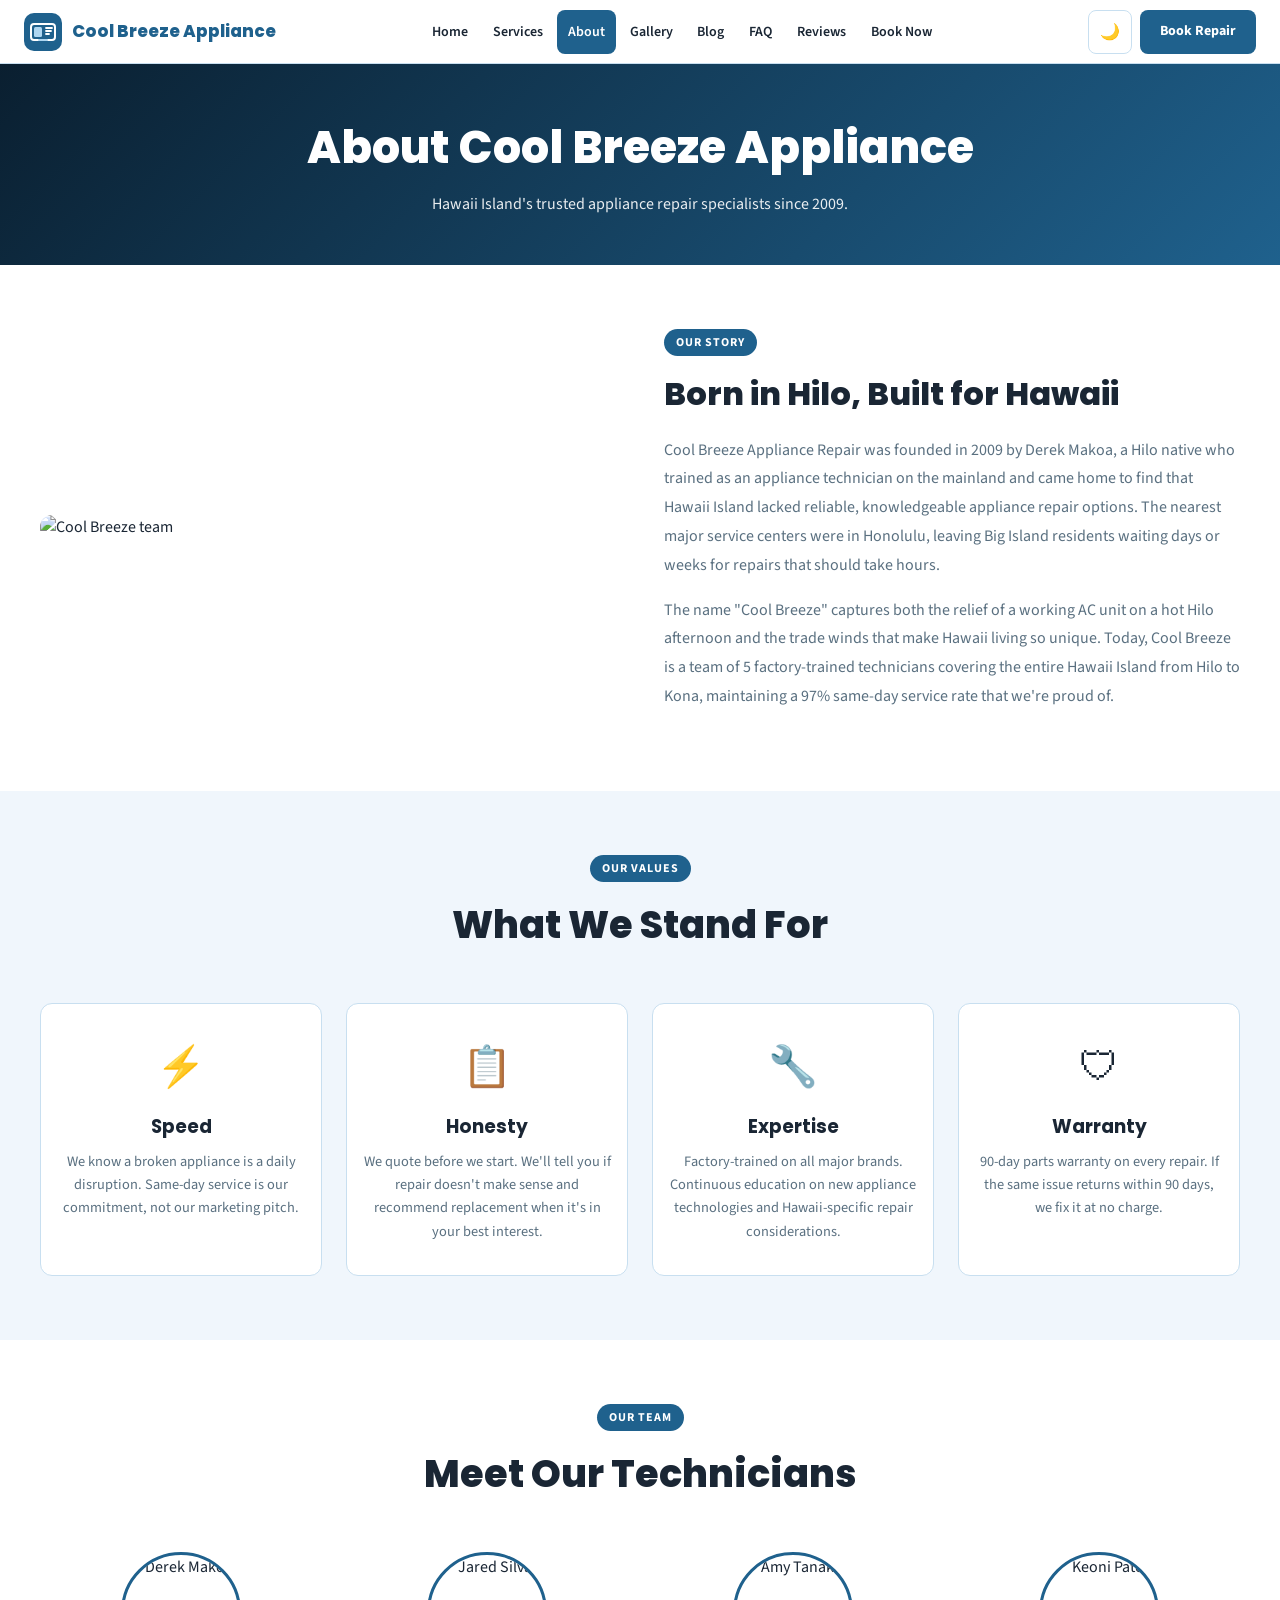
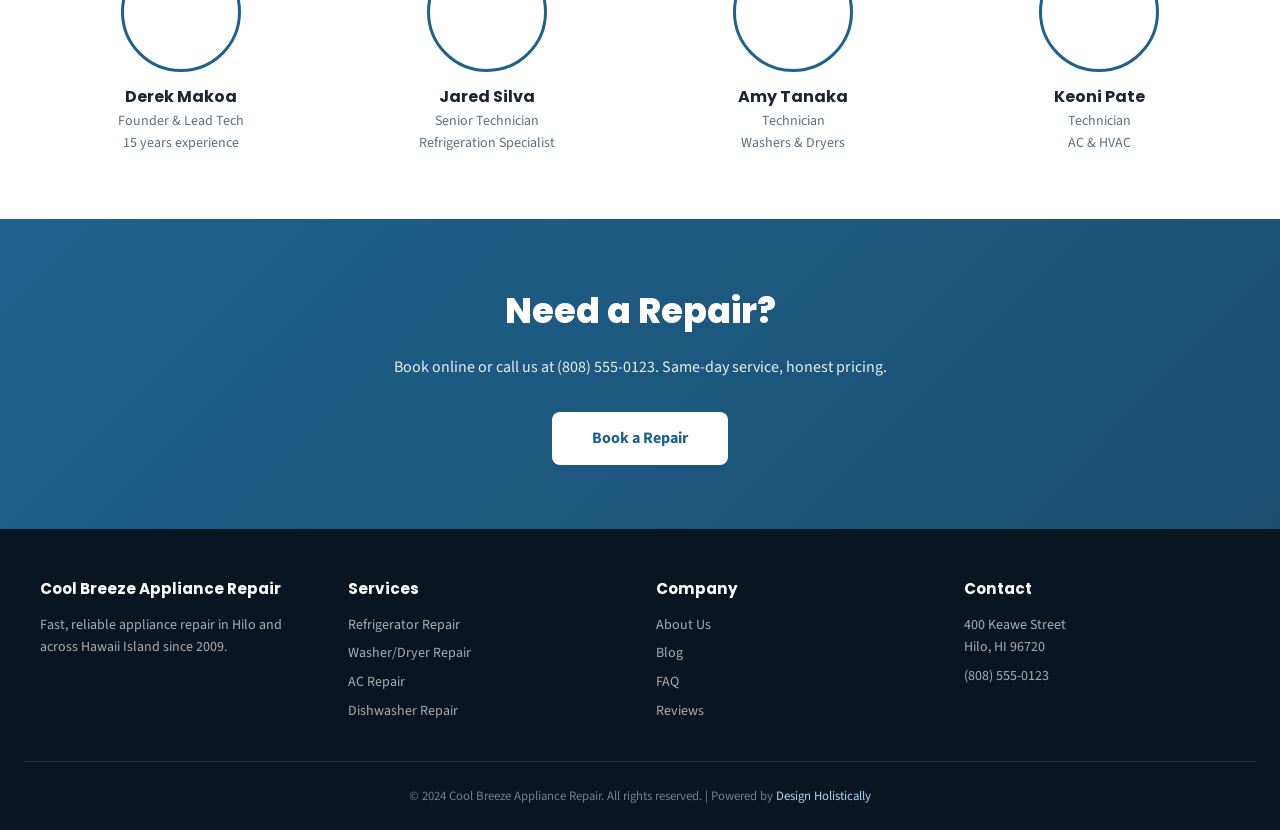
==== about.html @ a8050bcc "Initial commit: Cool Breeze Appliance Repair — Hawaii sample site (Hilo, Hawaii Island)" ====
<!DOCTYPE html>
<html lang="en" data-theme="light">
<head>
<meta charset="UTF-8"><meta name="viewport" content="width=device-width, initial-scale=1.0">
<title>About | Cool Breeze Appliance Repair | Cool Breeze Appliance Repair</title>
<link rel="stylesheet" href="css/style.css">

</head>
<body>
<header>
<a href="index.html" class="logo-link"><svg width="38" height="38" viewBox="0 0 38 38" fill="none" aria-label="Cool Breeze Appliance Logo" xmlns="http://www.w3.org/2000/svg">
<rect width="38" height="38" rx="10" fill="#1F618D"/>
<rect x="7" y="11" width="24" height="16" rx="3" fill="none" stroke="white" stroke-width="2"/>
<rect x="10" y="14" width="8" height="10" rx="1.5" fill="#AED6F1"/>
<line x1="22" y1="15" x2="28" y2="15" stroke="white" stroke-width="1.8" stroke-linecap="round"/>
<line x1="22" y1="18" x2="27" y2="18" stroke="white" stroke-width="1.8" stroke-linecap="round"/>
<line x1="22" y1="21" x2="25" y2="21" stroke="white" stroke-width="1.8" stroke-linecap="round"/>
<line x1="15" y1="27" x2="23" y2="27" stroke="#AED6F1" stroke-width="2" stroke-linecap="round"/>
</svg><span class="logo-text">Cool Breeze Appliance</span></a>
<nav><a href="index.html">Home</a>
<a href="services.html">Services</a>
<a href="about.html" class="active">About</a>
<a href="gallery.html">Gallery</a>
<a href="blog.html">Blog</a>
<a href="faq.html">FAQ</a>
<a href="reviews.html">Reviews</a>
<a href="booking.html">Book Now</a></nav>
<div class="header-actions">
<button class="dark-toggle" id="darkToggle" aria-label="Toggle dark mode">🌙</button>
<a href="booking.html" class="cta-btn header-cta">Book Repair</a>
<button class="hamburger" id="hamburger" aria-label="Open menu" aria-expanded="false"><span></span><span></span><span></span></button>
</div>
</header>
<div class="mobile-menu" id="mobileMenu"><a href="index.html">Home</a>
<a href="services.html">Services</a>
<a href="about.html">About</a>
<a href="gallery.html">Gallery</a>
<a href="blog.html">Blog</a>
<a href="faq.html">FAQ</a>
<a href="reviews.html">Reviews</a>
<a href="booking.html">Book Now</a></div>
<div class="page-hero"><h1>About Cool Breeze Appliance</h1><p>Hawaii Island's trusted appliance repair specialists since 2009.</p></div>
<section><div class="container">
<div class="grid-2" style="align-items:center;gap:3rem;">
<div class="fade-up"><img src="https://picsum.photos/600/450?random=1308" alt="Cool Breeze team" class="about-image"></div>
<div class="fade-up">
<div class="tag">Our Story</div>
<h2 style="font-family:'Poppins',sans-serif;font-size:2rem;font-weight:800;margin-bottom:1rem;">Born in Hilo, Built for Hawaii</h2>
<p style="color:var(--text-muted);margin-bottom:1rem;line-height:1.8;">Cool Breeze Appliance Repair was founded in 2009 by Derek Makoa, a Hilo native who trained as an appliance technician on the mainland and came home to find that Hawaii Island lacked reliable, knowledgeable appliance repair options. The nearest major service centers were in Honolulu, leaving Big Island residents waiting days or weeks for repairs that should take hours.</p>
<p style="color:var(--text-muted);margin-bottom:1rem;line-height:1.8;">The name "Cool Breeze" captures both the relief of a working AC unit on a hot Hilo afternoon and the trade winds that make Hawaii living so unique. Today, Cool Breeze is a team of 5 factory-trained technicians covering the entire Hawaii Island from Hilo to Kona, maintaining a 97% same-day service rate that we're proud of.</p>
</div>
</div>
</div></section>
<section class="section-alt"><div class="container">
<div class="section-header fade-up"><div class="tag">Our Values</div><h2>What We Stand For</h2></div>
<div class="values-grid">
<div class="value-card fade-up"><div class="value-icon">&#x26A1;</div><h3>Speed</h3><p>We know a broken appliance is a daily disruption. Same-day service is our commitment, not our marketing pitch.</p></div>
<div class="value-card fade-up"><div class="value-icon">&#x1F4CB;</div><h3>Honesty</h3><p>We quote before we start. We'll tell you if repair doesn't make sense and recommend replacement when it's in your best interest.</p></div>
<div class="value-card fade-up"><div class="value-icon">&#x1F527;</div><h3>Expertise</h3><p>Factory-trained on all major brands. Continuous education on new appliance technologies and Hawaii-specific repair considerations.</p></div>
<div class="value-card fade-up"><div class="value-icon">&#x1F6E1;</div><h3>Warranty</h3><p>90-day parts warranty on every repair. If the same issue returns within 90 days, we fix it at no charge.</p></div>
</div>
</div></section>
<section><div class="container">
<div class="section-header fade-up"><div class="tag">Our Team</div><h2>Meet Our Technicians</h2></div>
<div class="team-grid">
<div class="team-card fade-up"><img src="https://picsum.photos/120/120?random=1410" alt="Derek Makoa"><h4>Derek Makoa</h4><p>Founder &amp; Lead Tech<br>15 years experience</p></div>
<div class="team-card fade-up"><img src="https://picsum.photos/120/120?random=1411" alt="Jared Silva"><h4>Jared Silva</h4><p>Senior Technician<br>Refrigeration Specialist</p></div>
<div class="team-card fade-up"><img src="https://picsum.photos/120/120?random=1412" alt="Amy Tanaka"><h4>Amy Tanaka</h4><p>Technician<br>Washers &amp; Dryers</p></div>
<div class="team-card fade-up"><img src="https://picsum.photos/120/120?random=1413" alt="Keoni Pate"><h4>Keoni Pate</h4><p>Technician<br>AC &amp; HVAC</p></div>
</div>
</div></section>
<div class="cta-banner"><div class="container"><h2>Need a Repair?</h2><p>Book online or call us at (808) 555-0123. Same-day service, honest pricing.</p><a href="booking.html" class="cta-btn">Book a Repair</a></div></div>
<footer>
<div class="footer-grid">
<div class="footer-col"><h4>Cool Breeze Appliance Repair</h4><p>Fast, reliable appliance repair in Hilo and across Hawaii Island since 2009.</p></div>
<div class="footer-col"><h4>Services</h4><a href="services.html">Refrigerator Repair</a><a href="services.html">Washer/Dryer Repair</a><a href="services.html">AC Repair</a><a href="services.html">Dishwasher Repair</a></div>
<div class="footer-col"><h4>Company</h4><a href="about.html">About Us</a><a href="blog.html">Blog</a><a href="faq.html">FAQ</a><a href="reviews.html">Reviews</a></div>
<div class="footer-col"><h4>Contact</h4><p>400 Keawe Street<br>Hilo, HI 96720</p><a href="tel:8085550123">(808) 555-0123</a></div>
</div>
<div class="footer-bottom"><p>&copy; 2024 Cool Breeze Appliance Repair. All rights reserved. | Powered by <a href="https://designholistically.com" target="_blank" rel="noopener">Design Holistically</a></p></div>
</footer>
<button id="backToTop" aria-label="Back to top">&#8593;</button>
<script src="js/main.js"></script>
</body>
</html>
---- css/style.css ----
@import url('https://fonts.googleapis.com/css2?family=Poppins:wght@400;500;600;700;800&family=Source+Sans+3:wght@400;500;600&display=swap');

:root {
  --primary: #1F618D;
  --primary-dark: #1A4F70;
  --primary-light: #2471A3;
  --accent: #AED6F1;
  --bg: #ffffff;
  --bg-alt: #f0f6fc;
  --text: #1a2634;
  --text-muted: #5a7080;
  --border: #c8dff0;
  --card-bg: #ffffff;
  --header-bg: rgba(255,255,255,0.95);
  --shadow: 0 4px 24px rgba(31,97,141,0.10);
  --radius: 12px;
  --transition: 0.3s ease;
}

[data-theme="dark"] {
  --bg: #0d1a24;
  --bg-alt: #111f2d;
  --text: #e0edf8;
  --text-muted: #6a97b8;
  --border: #1a3550;
  --card-bg: #121d2a;
  --header-bg: rgba(13,26,36,0.97);
  --shadow: 0 4px 24px rgba(0,0,0,0.4);
}

*,*::before,*::after{box-sizing:border-box;margin:0;padding:0;}
html{scroll-behavior:smooth;}
body{font-family:'Source Sans 3',sans-serif;background:var(--bg);color:var(--text);line-height:1.6;transition:background .3s,color .3s;}

header{position:sticky;top:0;z-index:1000;background:var(--header-bg);backdrop-filter:blur(12px);border-bottom:1px solid var(--border);padding:0 1.5rem;height:64px;display:flex;align-items:center;justify-content:space-between;}
.logo-link{display:flex;align-items:center;gap:10px;text-decoration:none;color:var(--text);}
.logo-text{font-family:'Poppins',sans-serif;font-weight:800;font-size:1.05rem;color:var(--primary);}
nav{display:flex;align-items:center;gap:0.15rem;}
nav a{display:inline-block;padding:0.5rem 0.7rem;font-size:0.875rem;font-weight:600;color:var(--text);text-decoration:none;border-radius:8px;transition:all .3s;min-height:44px;line-height:28px;}
nav a:hover,nav a.active{background:var(--primary);color:#fff;}
.header-actions{display:flex;align-items:center;gap:0.5rem;}
.dark-toggle{background:none;border:1.5px solid var(--border);border-radius:8px;padding:.4rem .6rem;cursor:pointer;color:var(--text);font-size:1rem;min-width:44px;min-height:44px;display:flex;align-items:center;justify-content:center;}
.dark-toggle:hover{background:var(--primary);color:#fff;border-color:var(--primary);}
.hamburger{display:none;background:none;border:1.5px solid var(--border);border-radius:8px;padding:.4rem .6rem;cursor:pointer;color:var(--text);min-width:44px;min-height:44px;align-items:center;justify-content:center;flex-direction:column;gap:5px;}
.hamburger span{display:block;width:22px;height:2px;background:var(--text);border-radius:2px;}
.cta-btn{display:inline-flex;align-items:center;justify-content:center;background:var(--primary);color:#fff;padding:.6rem 1.25rem;border-radius:8px;font-weight:700;text-decoration:none;font-size:.875rem;min-height:44px;transition:all .3s;border:none;cursor:pointer;}
.cta-btn:hover{background:var(--primary-dark);transform:translateY(-1px);}
.cta-btn.outline{background:transparent;border:2px solid var(--primary);color:var(--primary);}
.cta-btn.outline:hover{background:var(--primary);color:#fff;}
.cta-btn.accent{background:var(--accent);color:var(--primary);}
.cta-btn.accent:hover{background:#8ec8ef;}
.mobile-menu{display:none;position:fixed;top:64px;left:0;right:0;bottom:0;background:var(--bg);z-index:999;flex-direction:column;padding:2rem 1.5rem;gap:.5rem;overflow-y:auto;}
.mobile-menu.open{display:flex;}
.mobile-menu a{display:block;padding:.85rem 1rem;font-weight:600;color:var(--text);text-decoration:none;border-radius:8px;border:1px solid var(--border);min-height:44px;}
.mobile-menu a:hover{background:var(--primary);color:#fff;border-color:var(--primary);}

.hero{background:linear-gradient(135deg,#0a1f30 0%,#1F618D 60%,#2471A3 100%);color:#fff;padding:5rem 1.5rem 4rem;text-align:center;position:relative;overflow:hidden;}
.hero h1{font-family:'Poppins',sans-serif;font-size:clamp(2rem,5.5vw,3.3rem);font-weight:800;margin-bottom:1rem;line-height:1.15;}
.hero p{font-size:clamp(1rem,2.5vw,1.2rem);opacity:.9;max-width:600px;margin:0 auto 2rem;}
.hero-btns{display:flex;gap:1rem;justify-content:center;flex-wrap:wrap;}
.hero-btns .cta-btn{font-size:1rem;padding:.8rem 2rem;}
.hero-btns .cta-btn.white{background:#fff;color:var(--primary);}

section{padding:4rem 1.5rem;}
.section-alt{background:var(--bg-alt);}
.container{max-width:1200px;margin:0 auto;}
.section-header{text-align:center;margin-bottom:3rem;}
.section-header h2{font-family:'Poppins',sans-serif;font-size:clamp(1.6rem,4vw,2.4rem);font-weight:800;margin-bottom:.75rem;}
.section-header p{color:var(--text-muted);max-width:600px;margin:0 auto;}
.tag{display:inline-block;background:var(--primary);color:#fff;font-size:.75rem;font-weight:700;padding:.25rem .75rem;border-radius:20px;text-transform:uppercase;letter-spacing:1px;margin-bottom:.75rem;}

.grid-3{display:grid;grid-template-columns:repeat(auto-fit,minmax(280px,1fr));gap:1.5rem;}
.grid-2{display:grid;grid-template-columns:repeat(auto-fit,minmax(340px,1fr));gap:2rem;}

.card{background:var(--card-bg);border:1px solid var(--border);border-radius:var(--radius);padding:1.75rem;box-shadow:var(--shadow);transition:transform .3s,box-shadow .3s;}
.card:hover{transform:translateY(-4px);box-shadow:0 8px 32px rgba(31,97,141,.15);}
.card-icon{width:52px;height:52px;background:linear-gradient(135deg,var(--primary),var(--primary-light));border-radius:12px;display:flex;align-items:center;justify-content:center;margin-bottom:1rem;font-size:1.5rem;}
.card h3{font-family:'Poppins',sans-serif;font-size:1.1rem;font-weight:700;margin-bottom:.5rem;}
.card p{color:var(--text-muted);font-size:.9rem;line-height:1.65;}
.price-badge{display:inline-block;background:var(--bg-alt);border:1px solid var(--border);color:var(--primary);font-weight:700;font-size:.875rem;padding:.3rem .75rem;border-radius:20px;margin-top:.75rem;}

.stats-bar{background:var(--primary);color:#fff;padding:2.5rem 1.5rem;}
.stats-bar .container{display:grid;grid-template-columns:repeat(auto-fit,minmax(140px,1fr));gap:2rem;text-align:center;}
.stat-num{font-family:'Poppins',sans-serif;font-size:2.2rem;font-weight:800;}
.stat-label{font-size:.875rem;opacity:.85;margin-top:.25rem;}

.testimonial-card{background:var(--card-bg);border:1px solid var(--border);border-radius:var(--radius);padding:1.75rem;box-shadow:var(--shadow);}
.testimonial-stars{color:#f39c12;font-size:1.1rem;margin-bottom:.75rem;}
.testimonial-text{color:var(--text-muted);font-style:italic;margin-bottom:1rem;line-height:1.7;}
.testimonial-author{display:flex;align-items:center;gap:.75rem;}
.testimonial-author img{width:44px;height:44px;border-radius:50%;object-fit:cover;}
.testimonial-author strong{display:block;font-size:.9rem;}
.testimonial-author span{font-size:.8rem;color:var(--text-muted);}

.page-hero{background:linear-gradient(135deg,#0a1f30,#1F618D);color:#fff;padding:3rem 1.5rem;text-align:center;}
.page-hero h1{font-family:'Poppins',sans-serif;font-size:clamp(1.8rem,4vw,2.8rem);font-weight:800;margin-bottom:.5rem;}
.page-hero p{opacity:.9;max-width:600px;margin:0 auto;}

.service-card{background:var(--card-bg);border:1px solid var(--border);border-radius:var(--radius);overflow:hidden;box-shadow:var(--shadow);transition:transform .3s;}
.service-card:hover{transform:translateY(-4px);}
.service-card img{width:100%;height:200px;object-fit:cover;}
.service-card-body{padding:1.5rem;}
.service-card-body h3{font-family:'Poppins',sans-serif;font-weight:700;margin-bottom:.5rem;}

.about-image{border-radius:var(--radius);width:100%;height:400px;object-fit:cover;}
.team-grid{display:grid;grid-template-columns:repeat(auto-fit,minmax(200px,1fr));gap:1.5rem;margin-top:2rem;}
.team-card{text-align:center;}
.team-card img{width:120px;height:120px;border-radius:50%;object-fit:cover;margin:0 auto .75rem;display:block;border:3px solid var(--primary);}
.team-card h4{font-family:'Poppins',sans-serif;font-weight:700;}
.team-card p{font-size:.875rem;color:var(--text-muted);}

.photo-grid{display:grid;grid-template-columns:repeat(auto-fill,minmax(250px,1fr));gap:1rem;}
.photo-grid img{width:100%;height:220px;object-fit:cover;border-radius:var(--radius);transition:transform .3s;cursor:pointer;}
.photo-grid img:hover{transform:scale(1.03);}

.blog-grid{display:grid;grid-template-columns:repeat(auto-fit,minmax(300px,1fr));gap:1.5rem;}
.blog-card{background:var(--card-bg);border:1px solid var(--border);border-radius:var(--radius);overflow:hidden;box-shadow:var(--shadow);text-decoration:none;color:var(--text);display:block;transition:transform .3s;}
.blog-card:hover{transform:translateY(-4px);}
.blog-card img{width:100%;height:200px;object-fit:cover;}
.blog-card-body{padding:1.25rem;}
.blog-meta{font-size:.8rem;color:var(--text-muted);margin-bottom:.5rem;}
.blog-card-body h3{font-family:'Poppins',sans-serif;font-weight:700;font-size:1.05rem;margin-bottom:.5rem;line-height:1.4;}
.blog-card-body p{font-size:.9rem;color:var(--text-muted);}

.blog-post{max-width:780px;margin:0 auto;padding:2rem 1.5rem;}
.blog-post h1{font-family:'Poppins',sans-serif;font-size:clamp(1.6rem,4vw,2.4rem);font-weight:800;margin-bottom:1rem;line-height:1.3;}
.blog-post .post-meta{color:var(--text-muted);font-size:.9rem;margin-bottom:2rem;padding-bottom:1rem;border-bottom:1px solid var(--border);}
.blog-post img{width:100%;border-radius:var(--radius);margin:1.5rem 0;}
.blog-post h2{font-family:'Poppins',sans-serif;font-size:1.4rem;font-weight:700;margin:2rem 0 .75rem;color:var(--primary);}
.blog-post p{margin-bottom:1rem;color:var(--text-muted);line-height:1.8;}
.blog-post ul,.blog-post ol{margin:1rem 0 1rem 1.5rem;}
.blog-post li{margin-bottom:.5rem;color:var(--text-muted);line-height:1.7;}

.booking-steps{display:flex;margin-bottom:2rem;overflow:hidden;border-radius:var(--radius);border:1px solid var(--border);}
.step-indicator{flex:1;padding:.75rem;text-align:center;font-size:.8rem;font-weight:600;background:var(--bg-alt);color:var(--text-muted);border-right:1px solid var(--border);}
.step-indicator:last-child{border-right:none;}
.step-indicator.active{background:var(--primary);color:#fff;}
.step-indicator.done{background:var(--primary-light);color:#fff;}
.form-step{display:none;}
.form-step.active{display:block;}
.form-group{margin-bottom:1.25rem;}
.form-group label{display:block;font-weight:600;margin-bottom:.4rem;font-size:.9rem;}
.form-group input,.form-group select,.form-group textarea{width:100%;padding:.7rem 1rem;border:1.5px solid var(--border);border-radius:8px;background:var(--bg);color:var(--text);font-size:.95rem;min-height:44px;font-family:'Source Sans 3',sans-serif;transition:border-color .3s;}
.form-group input:focus,.form-group select:focus,.form-group textarea:focus{outline:none;border-color:var(--primary);}
.form-group textarea{min-height:100px;resize:vertical;}
.service-options{display:grid;grid-template-columns:repeat(auto-fit,minmax(140px,1fr));gap:.75rem;}
.service-option{border:2px solid var(--border);border-radius:8px;padding:1rem;cursor:pointer;text-align:center;transition:all .3s;min-height:44px;}
.service-option:hover,.service-option.selected{border-color:var(--primary);background:rgba(31,97,141,.08);}
.service-option span{font-size:1.5rem;display:block;margin-bottom:.3rem;}
.service-option strong{font-size:.85rem;font-weight:600;}
.confirmation-box{text-align:center;padding:3rem 1.5rem;background:var(--bg-alt);border-radius:var(--radius);border:1px solid var(--border);}
.confirmation-box .check-icon{font-size:4rem;margin-bottom:1rem;}
.confirmation-box h2{font-family:'Poppins',sans-serif;font-size:1.8rem;font-weight:800;color:var(--primary);margin-bottom:1rem;}

.admin-login{max-width:400px;margin:4rem auto;padding:2rem;background:var(--card-bg);border:1px solid var(--border);border-radius:var(--radius);box-shadow:var(--shadow);}
.admin-layout{display:grid;grid-template-columns:220px 1fr;min-height:calc(100vh - 64px);}
.admin-sidebar{background:var(--primary);color:#fff;padding:1.5rem 0;}
.admin-sidebar a{display:block;padding:.85rem 1.5rem;color:rgba(255,255,255,.85);text-decoration:none;font-weight:600;font-size:.9rem;transition:background .3s;min-height:44px;}
.admin-sidebar a:hover,.admin-sidebar a.active{background:rgba(0,0,0,.2);color:#fff;}
.admin-content{padding:2rem;background:var(--bg-alt);}
.admin-header h1{font-family:'Poppins',sans-serif;font-size:1.6rem;font-weight:800;margin-bottom:.5rem;}
.stat-cards{display:grid;grid-template-columns:repeat(auto-fit,minmax(180px,1fr));gap:1rem;margin-bottom:2rem;}
.stat-card{background:var(--card-bg);border:1px solid var(--border);border-radius:var(--radius);padding:1.25rem;text-align:center;}
.stat-card .stat-num{font-family:'Poppins',sans-serif;font-size:2rem;font-weight:800;color:var(--primary);}
.stat-card .stat-label{font-size:.8rem;color:var(--text-muted);margin-top:.25rem;}
table{width:100%;border-collapse:collapse;background:var(--card-bg);border-radius:var(--radius);overflow:hidden;box-shadow:var(--shadow);}
th{background:var(--primary);color:#fff;padding:.85rem 1rem;text-align:left;font-size:.85rem;font-weight:700;}
td{padding:.85rem 1rem;border-bottom:1px solid var(--border);font-size:.875rem;}
tr:last-child td{border-bottom:none;}
tr:hover td{background:var(--bg-alt);}
.badge{display:inline-block;padding:.2rem .6rem;border-radius:20px;font-size:.75rem;font-weight:700;}
.badge-green{background:rgba(31,97,141,.15);color:var(--primary);}
.badge-yellow{background:rgba(243,156,18,.15);color:#b7770d;}
.badge-red{background:rgba(220,50,50,.15);color:#c0392b;}

.faq-item{border:1px solid var(--border);border-radius:var(--radius);margin-bottom:.75rem;overflow:hidden;}
.faq-question{display:flex;justify-content:space-between;align-items:center;padding:1.1rem 1.25rem;cursor:pointer;font-weight:600;font-size:.975rem;background:var(--card-bg);transition:background .3s;min-height:44px;gap:1rem;}
.faq-question:hover{background:var(--bg-alt);}
.faq-question.open{background:var(--bg-alt);color:var(--primary);}
.faq-icon{font-size:1.2rem;transition:transform .3s;flex-shrink:0;}
.faq-question.open .faq-icon{transform:rotate(45deg);}
.faq-answer{display:none;padding:0 1.25rem 1.25rem;color:var(--text-muted);line-height:1.7;font-size:.95rem;background:var(--card-bg);}
.faq-answer.open{display:block;}

.reviews-grid{display:grid;grid-template-columns:repeat(auto-fit,minmax(280px,1fr));gap:1.5rem;}
.review-card{background:var(--card-bg);border:1px solid var(--border);border-radius:var(--radius);padding:1.5rem;box-shadow:var(--shadow);}
.review-stars{color:#f39c12;font-size:1rem;margin-bottom:.5rem;}
.review-text{color:var(--text-muted);font-size:.9rem;line-height:1.7;margin-bottom:1rem;font-style:italic;}
.review-author{display:flex;align-items:center;gap:.75rem;}
.review-author img{width:44px;height:44px;border-radius:50%;object-fit:cover;}
.review-author strong{font-size:.875rem;}
.review-author span{font-size:.78rem;color:var(--text-muted);}

.values-grid{display:grid;grid-template-columns:repeat(auto-fit,minmax(220px,1fr));gap:1.5rem;}
.value-card{text-align:center;padding:2rem 1rem;background:var(--card-bg);border-radius:var(--radius);border:1px solid var(--border);}
.value-icon{font-size:2.5rem;margin-bottom:.75rem;}
.value-card h3{font-family:'Poppins',sans-serif;font-weight:700;margin-bottom:.5rem;}
.value-card p{color:var(--text-muted);font-size:.9rem;}

.cta-banner{background:linear-gradient(135deg,var(--primary),var(--primary-dark));color:#fff;padding:4rem 1.5rem;text-align:center;}
.cta-banner h2{font-family:'Poppins',sans-serif;font-size:clamp(1.5rem,3.5vw,2.2rem);font-weight:800;margin-bottom:1rem;}
.cta-banner p{opacity:.9;max-width:500px;margin:0 auto 2rem;}
.cta-banner .cta-btn{background:#fff;color:var(--primary);font-size:1rem;padding:.85rem 2.5rem;}
.cta-banner .cta-btn:hover{background:var(--bg-alt);}

.breadcrumb{padding:.75rem 1.5rem;background:var(--bg-alt);border-bottom:1px solid var(--border);font-size:.85rem;}
.breadcrumb a{color:var(--primary);text-decoration:none;}
.breadcrumb span{color:var(--text-muted);margin:0 .4rem;}

footer{background:#091520;color:rgba(255,255,255,.75);padding:3rem 1.5rem 1.5rem;}
.footer-grid{display:grid;grid-template-columns:repeat(auto-fit,minmax(200px,1fr));gap:2rem;max-width:1200px;margin:0 auto 2rem;}
.footer-col h4{color:#fff;font-family:'Poppins',sans-serif;font-weight:700;margin-bottom:.75rem;font-size:.95rem;}
.footer-col p,.footer-col a{font-size:.875rem;color:rgba(255,255,255,.65);text-decoration:none;display:block;margin-bottom:.4rem;}
.footer-col a:hover{color:var(--accent);}
.footer-bottom{text-align:center;padding-top:1.5rem;border-top:1px solid rgba(255,255,255,.1);font-size:.8rem;color:rgba(255,255,255,.45);}
.footer-bottom a{color:var(--accent);text-decoration:none;}

#backToTop{position:fixed;bottom:1.5rem;right:1.5rem;width:48px;height:48px;background:var(--primary);color:#fff;border:none;border-radius:50%;cursor:pointer;font-size:1.2rem;display:flex;align-items:center;justify-content:center;opacity:0;pointer-events:none;transition:opacity .3s;z-index:990;}
#backToTop.visible{opacity:1;pointer-events:auto;}

.fade-up{opacity:0;transform:translateY(30px);transition:opacity .6s ease,transform .6s ease;}
.fade-up.visible{opacity:1;transform:translateY(0);}
.fade-in{opacity:0;transition:opacity .6s ease;}
.fade-in.visible{opacity:1;}

@media(max-width:768px){
nav,.cta-btn.header-cta{display:none;}
.hamburger{display:flex;}
.admin-layout{grid-template-columns:1fr;}
.admin-sidebar{display:none;}
section{padding:3rem 1rem;}
}
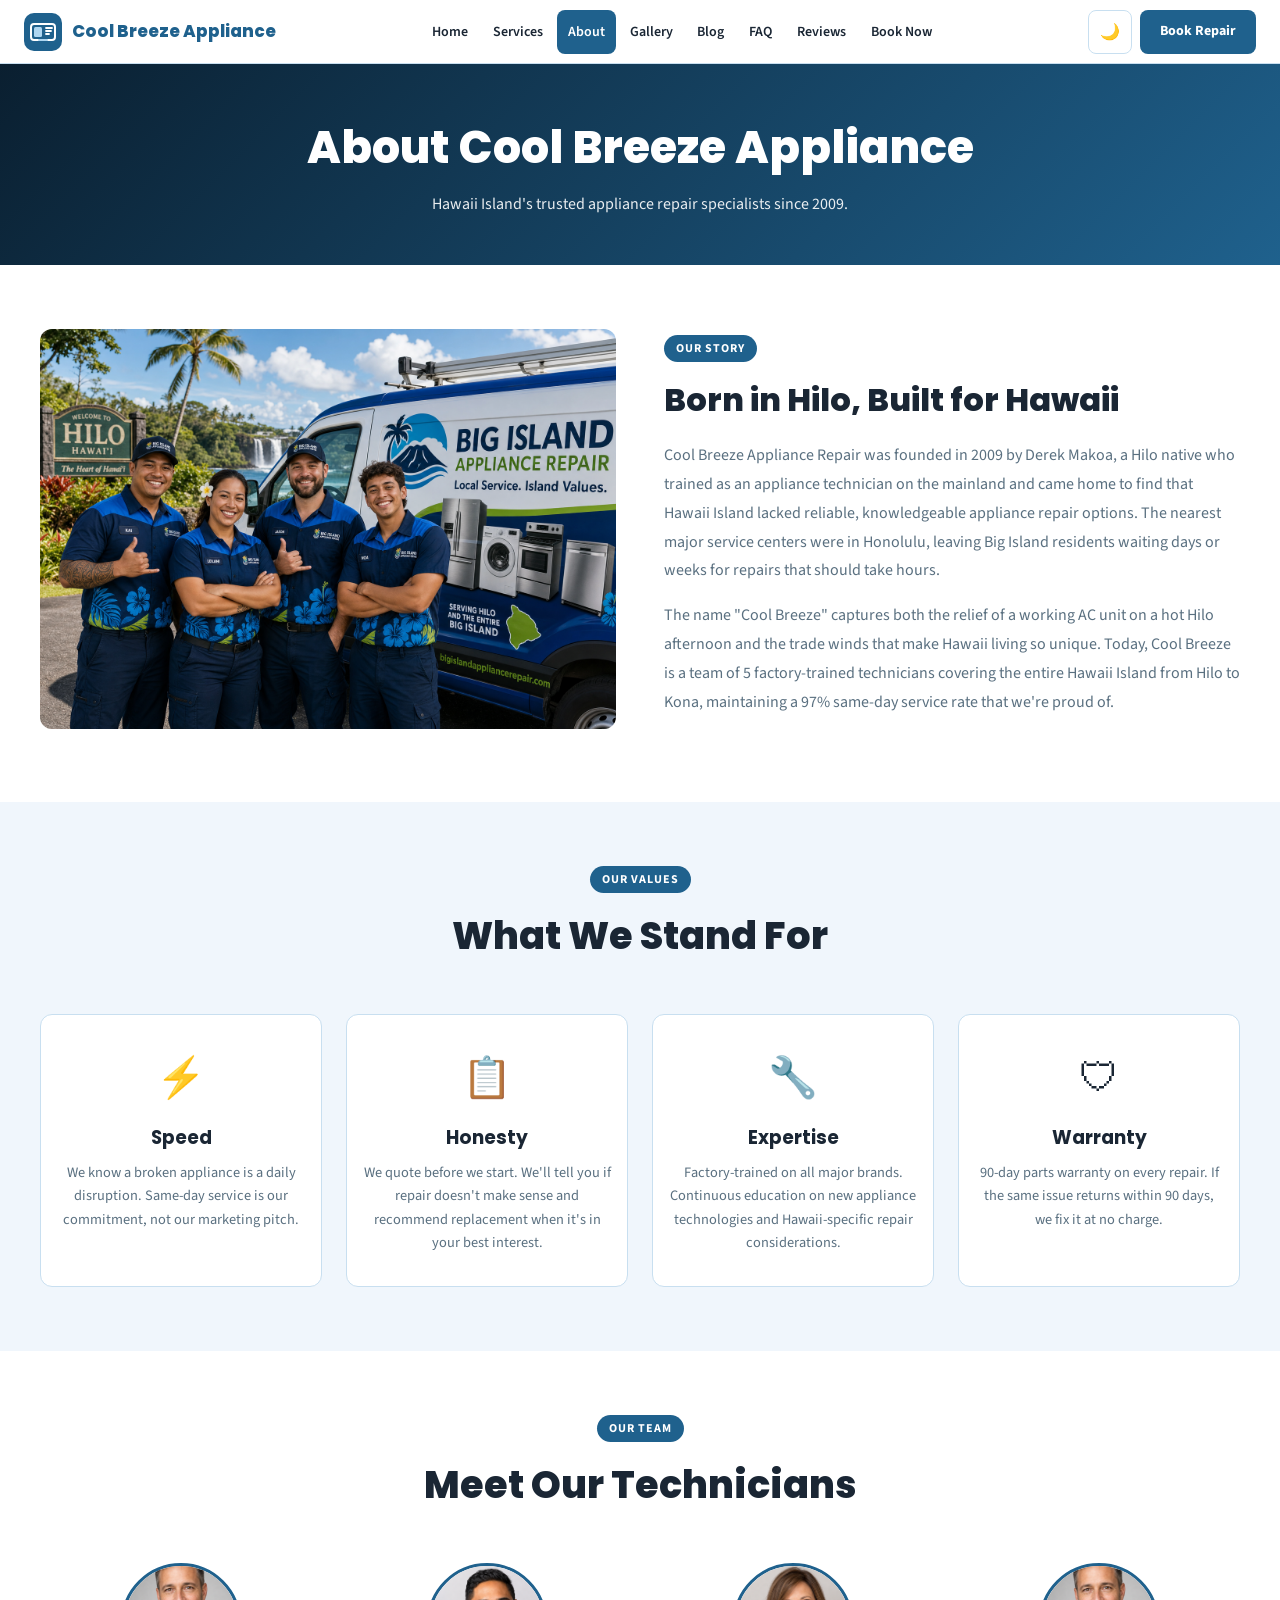
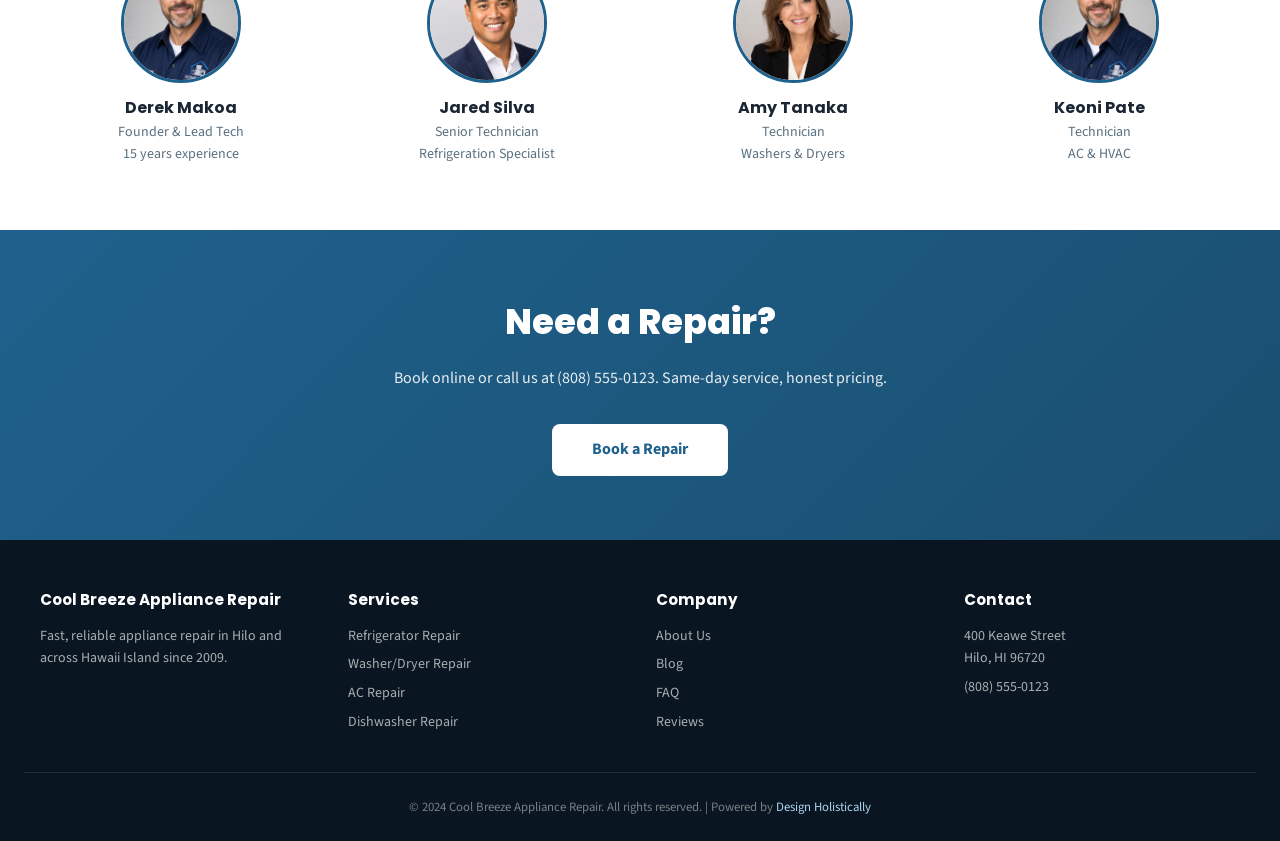
==== commit ab322b85: "Initial commit: Cool Breeze Appliance Repair — Hawaii sample site (Hilo, Hawaii Island)" ====
--- a/about.html
+++ b/about.html
@@ -42,7 +42,7 @@
 <div class="page-hero"><h1>About Cool Breeze Appliance</h1><p>Hawaii Island's trusted appliance repair specialists since 2009.</p></div>
 <section><div class="container">
 <div class="grid-2" style="align-items:center;gap:3rem;">
-<div class="fade-up"><img src="https://picsum.photos/600/450?random=1308" alt="Cool Breeze team" class="about-image"></div>
+<div class="fade-up"><img src="images/about.png" alt="Cool Breeze team" class="about-image"></div>
 <div class="fade-up">
 <div class="tag">Our Story</div>
 <h2 style="font-family:'Poppins',sans-serif;font-size:2rem;font-weight:800;margin-bottom:1rem;">Born in Hilo, Built for Hawaii</h2>
@@ -63,10 +63,10 @@
 <section><div class="container">
 <div class="section-header fade-up"><div class="tag">Our Team</div><h2>Meet Our Technicians</h2></div>
 <div class="team-grid">
-<div class="team-card fade-up"><img src="https://picsum.photos/120/120?random=1410" alt="Derek Makoa"><h4>Derek Makoa</h4><p>Founder &amp; Lead Tech<br>15 years experience</p></div>
-<div class="team-card fade-up"><img src="https://picsum.photos/120/120?random=1411" alt="Jared Silva"><h4>Jared Silva</h4><p>Senior Technician<br>Refrigeration Specialist</p></div>
-<div class="team-card fade-up"><img src="https://picsum.photos/120/120?random=1412" alt="Amy Tanaka"><h4>Amy Tanaka</h4><p>Technician<br>Washers &amp; Dryers</p></div>
-<div class="team-card fade-up"><img src="https://picsum.photos/120/120?random=1413" alt="Keoni Pate"><h4>Keoni Pate</h4><p>Technician<br>AC &amp; HVAC</p></div>
+<div class="team-card fade-up"><img src="images/avatar-1.png" alt="Derek Makoa"><h4>Derek Makoa</h4><p>Founder &amp; Lead Tech<br>15 years experience</p></div>
+<div class="team-card fade-up"><img src="images/avatar-2.png" alt="Jared Silva"><h4>Jared Silva</h4><p>Senior Technician<br>Refrigeration Specialist</p></div>
+<div class="team-card fade-up"><img src="images/avatar-3.png" alt="Amy Tanaka"><h4>Amy Tanaka</h4><p>Technician<br>Washers &amp; Dryers</p></div>
+<div class="team-card fade-up"><img src="images/avatar-1.png" alt="Keoni Pate"><h4>Keoni Pate</h4><p>Technician<br>AC &amp; HVAC</p></div>
 </div>
 </div></section>
 <div class="cta-banner"><div class="container"><h2>Need a Repair?</h2><p>Book online or call us at (808) 555-0123. Same-day service, honest pricing.</p><a href="booking.html" class="cta-btn">Book a Repair</a></div></div>
